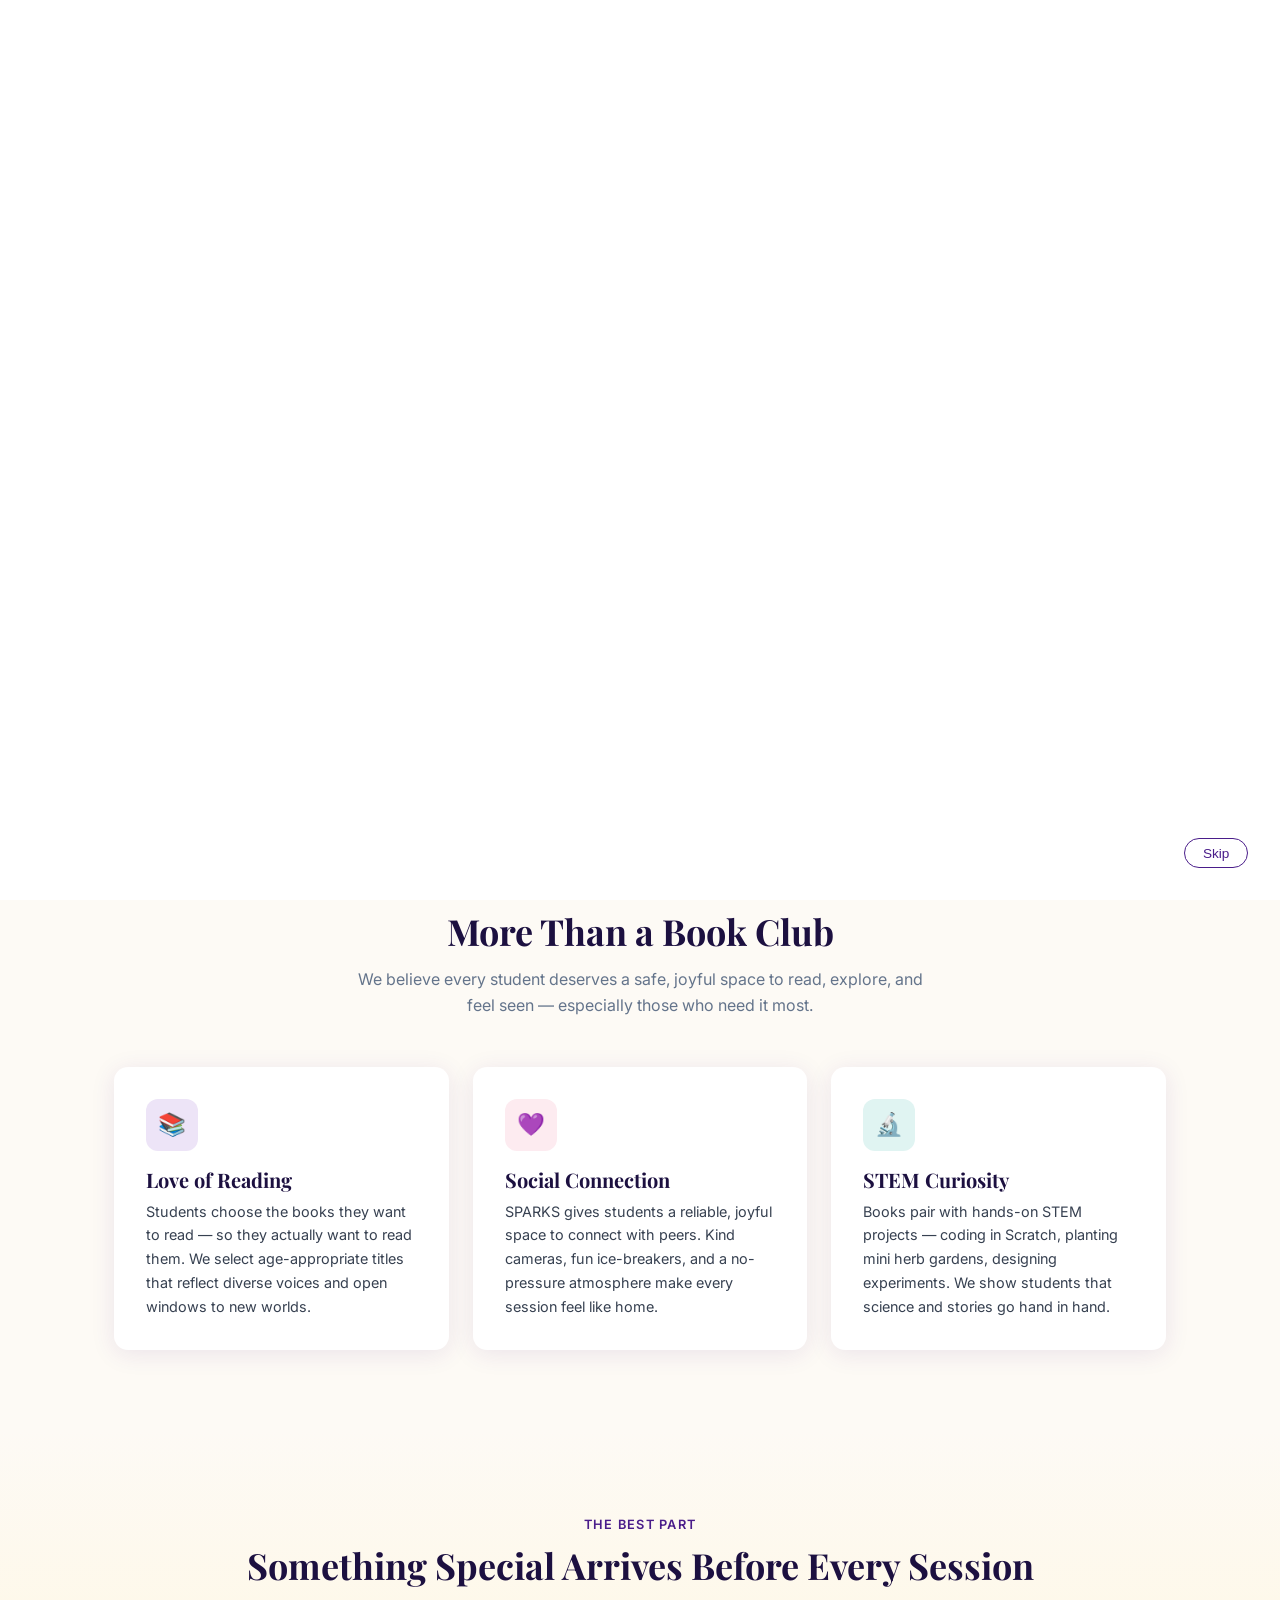
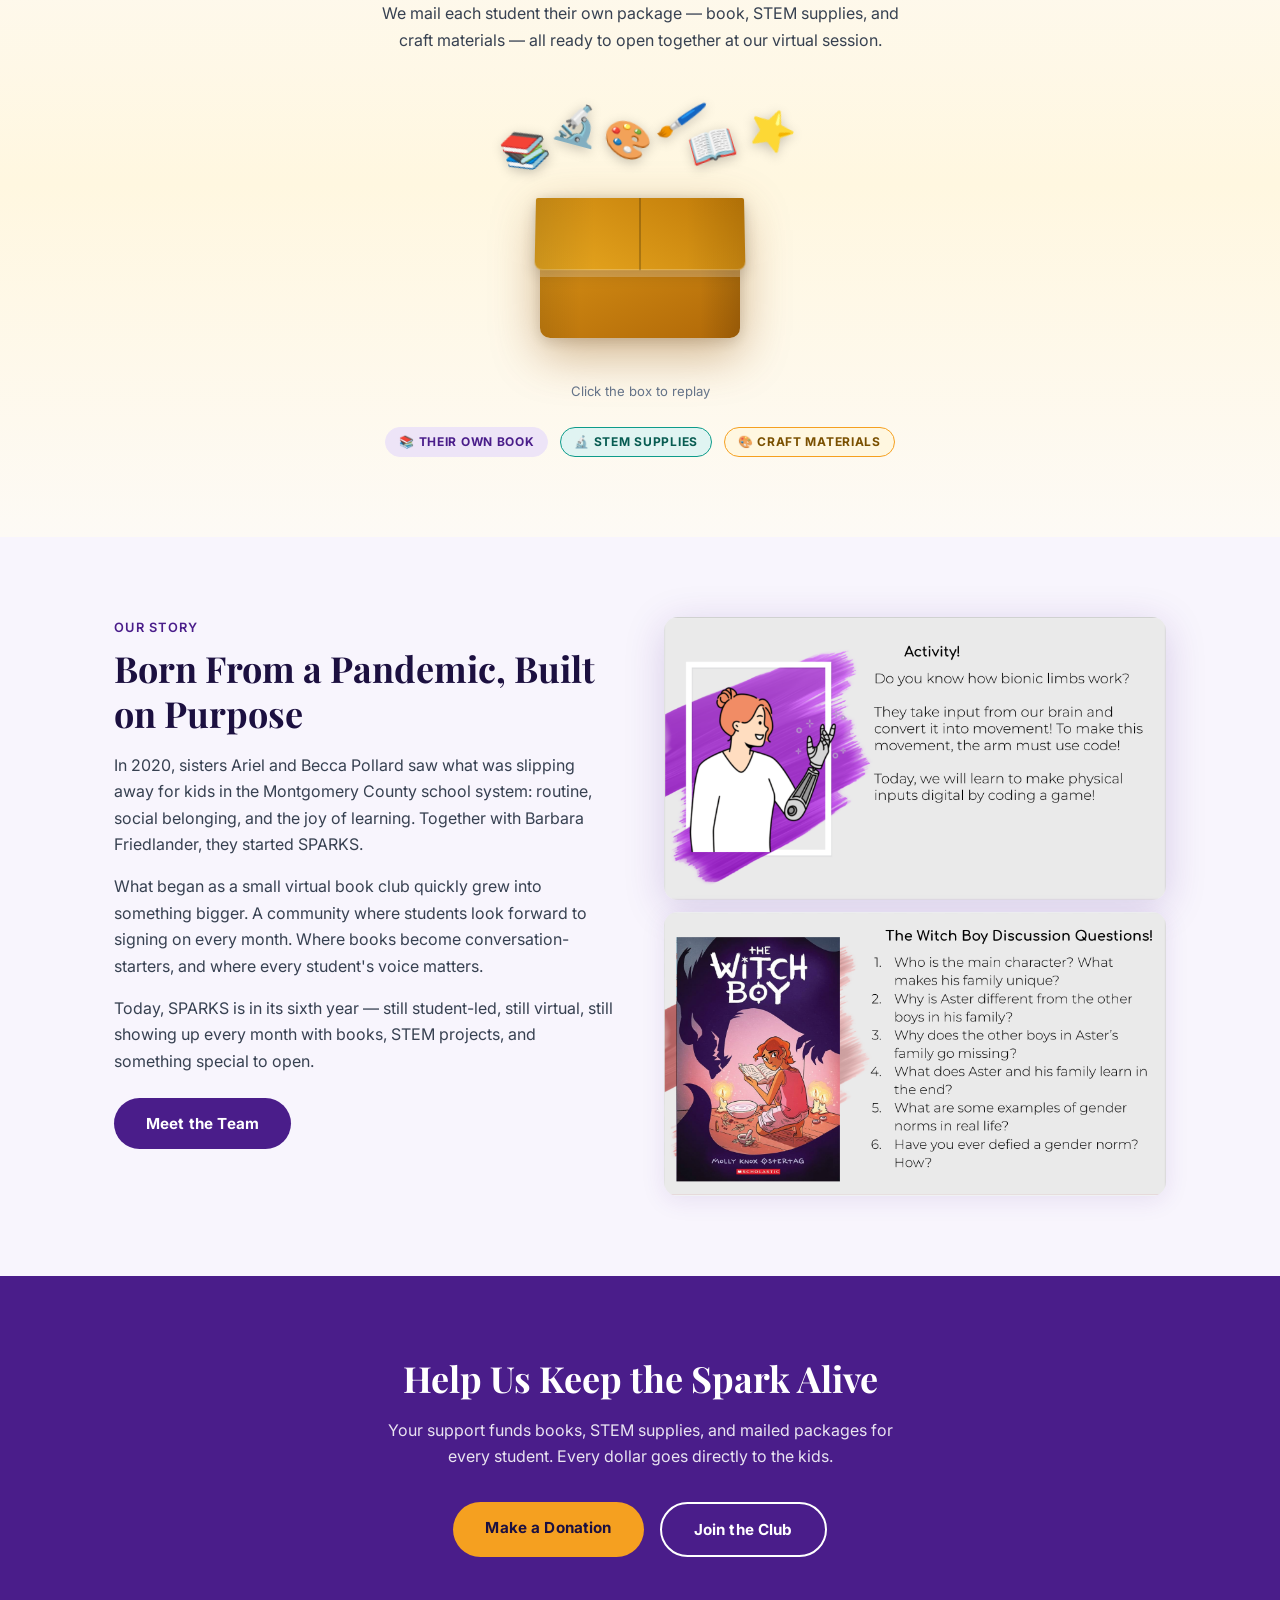
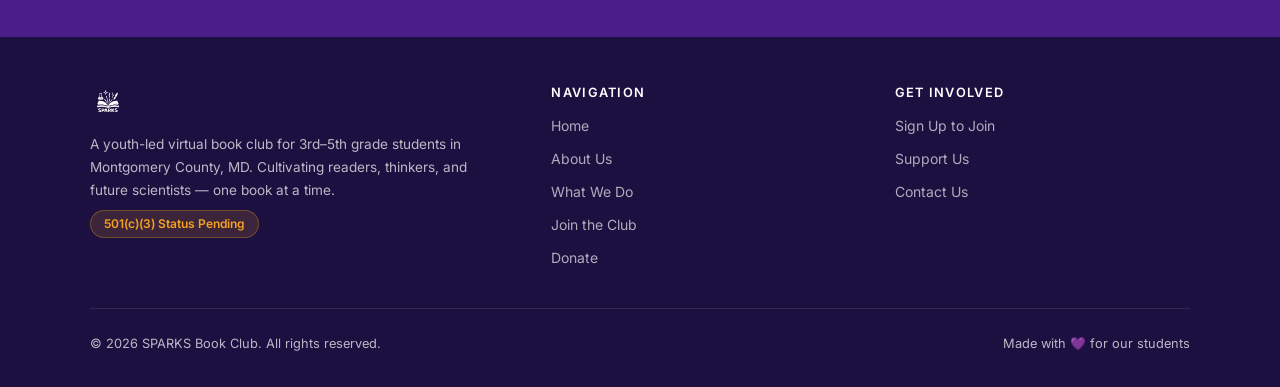
==== SparkLearningBookClub-main 2/index.html @ dcf9a6a2 "Add files via upload" ====
<!DOCTYPE html>
<html lang="en">
<head>
  <meta charset="UTF-8" />
  <meta name="viewport" content="width=device-width, initial-scale=1.0" />
  <title>SPARKS Book Club — Books, STEM &amp; Community</title>
  <link rel="icon" type="image/png" href="images/favicon.png">
  <link rel="stylesheet" href="styles.css" />
</head>
<body>

<!-- ── Splash screen ── -->
<div id="splash">
  <video id="splashVideo" autoplay muted playsinline>
    <source src="images/logo/animated_logo.mp4" type="video/mp4">
  </video>
  <button id="splashSkip" data-text="splash.skip">Skip</button>
</div>

<!-- ── Navigation ── -->
<nav class="nav">
  <div class="nav__inner">
    <a href="index.html" class="nav__logo">
      <img src="images/logo/logo.png" alt="SPARKS Book Club" style="height:90px;width:auto;">
    </a>
    <ul class="nav__links">
      <li><a href="index.html">Home</a></li>
      <li><a href="about.html">About</a></li>
      <li><a href="activities.html">What We Do</a></li>
      <li><a href="join.html">Join</a></li>
      <li><a href="donate.html" class="nav__cta"><span class="btn btn--primary" style="padding:.5rem 1.25rem;font-size:.85rem;" data-text="nav.donate">Donate</span></a></li>
    </ul>
    <button class="nav__toggle" aria-label="Open menu">
      <span></span><span></span><span></span>
    </button>
  </div>
</nav>

<!-- ── Hero ── -->
<section class="hero">
  <span class="hero__sparkles" style="top:12%;left:8%;">✦</span>
  <span class="hero__sparkles" style="top:25%;right:10%;animation-delay:1.5s;">✦</span>
  <span class="hero__sparkles" style="bottom:22%;left:15%;animation-delay:3s;font-size:1.2rem;">✦</span>
  <span class="hero__sparkles" style="top:18%;right:22%;animation-delay:.8s;font-size:1rem;">✦</span>
  <div class="container" style="position:relative;z-index:1;">
    <div style="display:flex;justify-content:center;gap:.6rem;flex-wrap:wrap;margin-bottom:1rem;">
      <span class="badge badge--gold" data-text="home.hero.badge1">Youth-Led ✦</span>
      <span class="badge" style="background:rgba(255,255,255,.18);color:#fff;border:1px solid rgba(255,255,255,.3);" data-text="home.hero.badge2">Montgomery County, MD</span>
    </div>
    <div class="hero__eyebrow" data-text="home.hero.eyebrow">Books · STEM · Community</div>
    <h1><span data-text="home.hero.title1">Igniting a Love of</span><br><span data-text="home.hero.title2">Reading, STEM &amp; Connection</span></h1>
    <p data-text="home.hero.deck">SPARKS Book Club brings together 3rd–5th grade students for joyful reading, hands-on STEM activities, and real community — virtually, every month.</p>
    <div class="hero__buttons">
      <a href="join.html" class="btn btn--gold" data-text="home.hero.cta1">Join the Club</a>
      <a href="about.html" class="btn btn--outline" data-text="home.hero.cta2">Our Story</a>
    </div>
  </div>
</section>

<!-- ── Stats ── -->
<div class="container">
  <div class="stats">
    <div class="stats__item">
      <div class="stats__num" data-text="home.stats.num1">9</div>
      <div class="stats__label" data-text="home.stats.label1">Sessions Per School Year</div>
    </div>
    <div class="stats__item">
      <div class="stats__num" data-text="home.stats.num2">3rd–5th</div>
      <div class="stats__label" data-text="home.stats.label2">Grade Levels</div>
    </div>
    <div class="stats__item">
      <div class="stats__num" data-text="home.stats.num3">2020</div>
      <div class="stats__label" data-text="home.stats.label3">Youth-Led Since</div>
    </div>
  </div>
</div>

<!-- ── Mission ── -->
<section class="section">
  <div class="container">
    <div class="section-header">
      <span class="eyebrow" data-text="home.mission.eyebrow">Our Mission</span>
      <h2 data-text="home.mission.title">More Than a Book Club</h2>
      <p data-text="home.mission.deck">We believe every student deserves a safe, joyful space to read, explore, and feel seen — especially those who need it most.</p>
    </div>

    <div class="cards mt-4">
      <div class="card">
        <div class="card__icon">📚</div>
        <h3 data-text="home.mission.card1.title">Love of Reading</h3>
        <p data-text="home.mission.card1.body">Students choose the books they want to read — so they actually want to read them. We select age-appropriate titles that reflect diverse voices and open windows to new worlds.</p>
      </div>
      <div class="card">
        <div class="card__icon card__icon--coral">💜</div>
        <h3 data-text="home.mission.card2.title">Social Connection</h3>
        <p data-text="home.mission.card2.body">SPARKS gives students a reliable, joyful space to connect with peers. Kind cameras, fun ice-breakers, and a no-pressure atmosphere make every session feel like home.</p>
      </div>
      <div class="card">
        <div class="card__icon card__icon--teal">🔬</div>
        <h3 data-text="home.mission.card3.title">STEM Curiosity</h3>
        <p data-text="home.mission.card3.body">Books pair with hands-on STEM projects — coding in Scratch, planting mini herb gardens, designing experiments. We show students that science and stories go hand in hand.</p>
      </div>
    </div>
  </div>
</section>

<!-- ── Package Animation ── -->
<section class="section pkg-section">
  <div class="container text-center">
    <span class="eyebrow" data-reveal data-text="home.pkg.eyebrow">The Best Part</span>
    <h2 data-reveal data-text="home.pkg.title">Something Special Arrives Before Every Session</h2>
    <p data-reveal style="max-width:520px;margin:.75rem auto 2.5rem;" data-text="home.pkg.deck">We mail each student their own package — book, STEM supplies, and craft materials — all ready to open together at our virtual session.</p>
    <div class="pkg-stage">
      <div class="pkg-wrap" id="pkgWrap" title="Click to replay">
        <div class="pkg-items" aria-hidden="true">
          <span class="pkg-item">📚</span>
          <span class="pkg-item">🔬</span>
          <span class="pkg-item">🎨</span>
          <span class="pkg-item">🖌️</span>
          <span class="pkg-item">📖</span>
          <span class="pkg-item">⭐</span>
        </div>
        <div class="pkg-lid"><div class="pkg-lid__face"></div></div>
        <div class="pkg-body"><div class="pkg-tape"></div></div>
      </div>
    </div>
    <p style="color:var(--gray);font-size:.82rem;margin-top:.5rem;" data-text="home.pkg.replay">Click the box to replay</p>
    <div style="display:flex;gap:.75rem;justify-content:center;flex-wrap:wrap;margin-top:1.5rem;" data-reveal>
      <span class="badge badge--purple" data-text="home.pkg.badge1">📚 Their own book</span>
      <span class="badge badge--teal" data-text="home.pkg.badge2">🔬 STEM supplies</span>
      <span class="badge badge--gold" data-text="home.pkg.badge3">🎨 Craft materials</span>
    </div>
  </div>
</section>

<!-- ── Origin Story ── -->
<section class="section section--shaded">
  <div class="container" style="display:grid;grid-template-columns:1fr 1fr;gap:3rem;align-items:start;">
    <div>
      <span class="eyebrow" style="color:var(--purple);display:block;margin-bottom:.5rem;" data-text="home.story.eyebrow">Our Story</span>
      <h2 data-text="home.story.title">Born From a Pandemic, Built on Purpose</h2>
      <p class="mt-2" data-text="home.story.p1">In 2020, sisters Ariel and Becca Pollard saw what was slipping away for kids in the Montgomery County school system: routine, social belonging, and the joy of learning. Together with Barbara Friedlander, they started SPARKS.</p>
      <p class="mt-2" data-text="home.story.p2">What began as a small virtual book club quickly grew into something bigger. A community where students look forward to signing on every month. Where books become conversation-starters, and where every student's voice matters.</p>
      <p class="mt-2" data-text="home.story.p3">Today, SPARKS is in its sixth year — still student-led, still virtual, still showing up every month with books, STEM projects, and something special to open.</p>
      <a href="about.html" class="btn btn--primary" style="margin-top:1.5rem;" data-text="home.story.cta">Meet the Team</a>
    </div>
    <div style="display:flex;flex-direction:column;gap:.75rem;">
      <img src="images/book-club-activities.png" alt="SPARKS book club activities" style="border-radius:var(--radius);box-shadow:var(--shadow-lg);width:100%;">
      <img src="images/book-club-discussion.png" alt="SPARKS book club discussion" style="border-radius:var(--radius);box-shadow:var(--shadow);width:100%;">
    </div>
  </div>
</section>

<!-- ── CTA ── -->
<section class="section section--purple">
  <div class="container text-center">
    <h2 data-text="home.cta.title">Help Us Keep the Spark Alive</h2>
    <p style="color:rgba(255,255,255,.88);max-width:520px;margin:1rem auto 2rem;" data-text="home.cta.body">Your support funds books, STEM supplies, and mailed packages for every student. Every dollar goes directly to the kids.</p>
    <div style="display:flex;gap:1rem;justify-content:center;flex-wrap:wrap;">
      <a href="donate.html" class="btn btn--gold" data-text="home.cta.donate">Make a Donation</a>
      <a href="join.html" class="btn btn--outline" data-text="home.cta.join">Join the Club</a>
    </div>
  </div>
</section>

<!-- ── Footer ── -->
<footer class="footer">
  <div class="footer__inner">
    <div>
      <a href="index.html" class="footer__brand">
        <img src="images/logo/logo.png" alt="SPARKS Book Club" style="height:36px;width:auto;filter:brightness(0) invert(1);">
      </a>
      <p data-text="footer.tagline">A youth-led virtual book club for 3rd–5th grade students in Montgomery County, MD. Cultivating readers, thinkers, and future scientists — one book at a time.</p>
      <span class="footer__501" data-text="footer.status">501(c)(3) Status Pending</span>
    </div>
    <div>
      <h4>Navigation</h4>
      <ul>
        <li><a href="index.html">Home</a></li>
        <li><a href="about.html">About Us</a></li>
        <li><a href="activities.html">What We Do</a></li>
        <li><a href="join.html">Join the Club</a></li>
        <li><a href="donate.html">Donate</a></li>
      </ul>
    </div>
    <div>
      <h4>Get Involved</h4>
      <ul>
        <li><a href="join.html">Sign Up to Join</a></li>
        <li><a href="donate.html">Support Us</a></li>
        <li><a href="mailto:naomi@pollard.us">Contact Us</a></li>
      </ul>
    </div>
  </div>
  <div class="footer__bottom">
    <span data-text="footer.copyright">© 2026 SPARKS Book Club. All rights reserved.</span>
    <span data-text="footer.madewith">Made with 💜 for our students</span>
  </div>
</footer>

<script src="nav.js"></script>
<script src="animations.js"></script>
<script src="text-editor.js"></script>
</body>
</html>
---- SparkLearningBookClub-main 2/styles.css ----
/* =============================================
   SPARKS Book Club — Global Styles
   ============================================= */

@import url('https://fonts.googleapis.com/css2?family=Playfair+Display:wght@600;700&family=Inter:wght@300;400;500;600&display=swap');

:root {
  --purple:     #4A1D8A;
  --purple-mid: #6B3DB5;
  --purple-lt:  #EDE4F7;
  --gold:       #F5A020;
  --gold-lt:    #FFF7E0;
  --coral:      #E84E6A;
  --coral-lt:   #FDEBF0;
  --teal:       #0D9B8A;
  --teal-lt:    #E0F4F2;
  --green:      #3A9B5C;
  --green-lt:   #E8F5EE;
  --dark:       #1C1040;
  --gray:       #64748B;
  --gray-lt:    #F8F5FD;
  --cream:      #FDFAF5;
  --white:      #FFFFFF;
  --radius:     14px;
  --shadow:     0 4px 24px rgba(74,29,138,0.10);
  --shadow-lg:  0 8px 40px rgba(74,29,138,0.18);
}

*, *::before, *::after { box-sizing: border-box; margin: 0; padding: 0; }

html { scroll-behavior: smooth; }

body {
  font-family: 'Inter', sans-serif;
  color: var(--dark);
  background: var(--cream);
  line-height: 1.65;
}

/* ── Typography ── */
h1, h2, h3, h4 {
  font-family: 'Playfair Display', serif;
  line-height: 1.25;
  color: var(--dark);
}
h1 { font-size: clamp(2rem, 5vw, 3.25rem); }
h2 { font-size: clamp(1.5rem, 3.5vw, 2.25rem); }
h3 { font-size: 1.25rem; }
p  { color: #374151; }

a { color: var(--purple); text-decoration: none; }
a:hover { text-decoration: underline; }

img { max-width: 100%; display: block; }

/* ── Layout helpers ── */
.container {
  max-width: 1100px;
  margin: 0 auto;
  padding: 0 1.5rem;
}
.section {
  padding: 5rem 0;
}
.section--shaded { background: var(--gray-lt); }
.section--purple { background: var(--purple); color: var(--white); }
.section--gold   { background: var(--gold-lt); }
.section--teal   { background: var(--teal-lt); }
.section--green  { background: var(--green-lt); }
.section--coral  { background: var(--coral-lt); }
.section--cream  { background: var(--cream); }

.section--purple h2,
.section--purple > .container > h3,
.section--purple h3 { color: var(--white); }
.section--purple .card h3 { color: var(--dark); }

.text-center { text-align: center; }
.mt-1 { margin-top: .5rem; }
.mt-2 { margin-top: 1rem; }
.mt-3 { margin-top: 1.5rem; }
.mt-4 { margin-top: 2rem; }
.mb-2 { margin-bottom: 1rem; }
.mb-4 { margin-bottom: 2rem; }

/* ── Buttons ── */
.btn {
  display: inline-block;
  padding: .8rem 2rem;
  border-radius: 50px;
  font-weight: 700;
  font-size: .95rem;
  cursor: pointer;
  transition: transform .15s, box-shadow .15s;
  border: none;
  text-decoration: none;
  letter-spacing: .01em;
}
.btn:hover { transform: translateY(-2px); box-shadow: var(--shadow-lg); text-decoration: none; }
.btn--primary   { background: var(--purple); color: var(--white); }
.btn--gold      { background: var(--gold);   color: var(--dark); font-weight: 700; }
.btn--outline   { background: transparent; border: 2px solid var(--white); color: var(--white); }
.btn--coral     { background: var(--coral);  color: var(--white); }
.btn--teal      { background: var(--teal);   color: var(--white); }
.btn--green     { background: var(--green);  color: var(--white); }

/* ── Splash screen ── */
#splash {
  position: fixed;
  inset: 0;
  z-index: 9999;
  background: #fff;
  display: flex;
  align-items: center;
  justify-content: center;
  transition: opacity .7s ease;
}
#splash.fade-out { opacity: 0; pointer-events: none; }
#splashVideo {
  max-width: 480px;
  width: 90%;
  height: auto;
  display: block;
  border: none;
  outline: none;
  opacity: 0;
  transition: opacity .25s ease;
}
#splashSkip {
  position: absolute;
  bottom: 2rem;
  right: 2rem;
  background: none;
  border: 1.5px solid var(--purple);
  color: var(--purple);
  border-radius: 999px;
  padding: .4rem 1.1rem;
  font-size: .85rem;
  cursor: pointer;
  transition: background .2s, color .2s;
}
#splashSkip:hover { background: var(--purple); color: #fff; }

/* ── Navbar ── */
.nav {
  position: sticky;
  top: 0;
  z-index: 100;
  background: var(--white);
  border-bottom: 1px solid rgba(74,29,138,.12);
  box-shadow: 0 2px 12px rgba(74,29,138,.07);
}
.nav__inner {
  display: flex;
  align-items: center;
  justify-content: space-between;
  padding: .6rem 1.5rem;
  max-width: 1100px;
  margin: 0 auto;
}
.nav__logo {
  display: flex;
  align-items: center;
  gap: .6rem;
  font-family: 'Playfair Display', serif;
  font-size: 1.2rem;
  color: var(--purple);
  font-weight: 700;
  text-decoration: none;
}
.nav__logo-spark { font-size: 1.5rem; }
.nav__links {
  display: flex;
  align-items: center;
  gap: 1.8rem;
  list-style: none;
}
.nav__links a {
  font-size: .9rem;
  font-weight: 500;
  color: var(--dark);
  transition: color .15s;
}
.nav__links a:hover { color: var(--purple); text-decoration: none; }
.nav__links a.active { color: var(--purple); font-weight: 600; }
.nav__cta { margin-left: 1rem; }

/* Hamburger (mobile) */
.nav__toggle {
  display: none;
  background: none;
  border: none;
  cursor: pointer;
  flex-direction: column;
  gap: 5px;
  padding: 4px;
}
.nav__toggle span {
  display: block;
  width: 24px;
  height: 2px;
  background: var(--purple);
  border-radius: 2px;
  transition: all .2s;
}

/* ── Hero ── */
.hero {
  background: linear-gradient(135deg, var(--purple) 0%, var(--purple-mid) 60%, #8B4FD0 100%);
  color: var(--white);
  padding: 6rem 1.5rem 5rem;
  text-align: center;
  position: relative;
  overflow: hidden;
}
.hero::before {
  content: '';
  position: absolute;
  inset: 0;
  background: url("data:image/svg+xml,%3Csvg width='60' height='60' viewBox='0 0 60 60' xmlns='http://www.w3.org/2000/svg'%3E%3Cg fill='none' fill-rule='evenodd'%3E%3Cg fill='%23ffffff' fill-opacity='0.05'%3E%3Cpath d='M36 34v-4h-2v4h-4v2h4v4h2v-4h4v-2h-4zm0-30V0h-2v4h-4v2h4v4h2V6h4V4h-4zM6 34v-4H4v4H0v2h4v4h2v-4h4v-2H6zM6 4V0H4v4H0v2h4v4h2V6h4V4H6z'/%3E%3C/g%3E%3C/g%3E%3C/svg%3E");
}
.hero__eyebrow {
  display: inline-block;
  background: rgba(255,255,255,.18);
  border: 1px solid rgba(255,255,255,.35);
  border-radius: 50px;
  padding: .35rem 1.1rem;
  font-size: .8rem;
  font-weight: 600;
  letter-spacing: .1em;
  text-transform: uppercase;
  margin-bottom: 1.25rem;
}
.hero h1 { margin-bottom: 1.25rem; color: var(--white); }
.hero p  { font-size: 1.1rem; max-width: 600px; margin: 0 auto 2rem; color: rgba(255,255,255,.92); }
.hero__buttons { display: flex; gap: 1rem; justify-content: center; flex-wrap: wrap; }
.hero__sparkles {
  position: absolute;
  font-size: 2rem;
  opacity: .35;
  pointer-events: none;
  animation: float 6s ease-in-out infinite;
}
@keyframes float {
  0%,100% { transform: translateY(0) rotate(0deg); }
  50%      { transform: translateY(-14px) rotate(8deg); }
}
@keyframes bounce {
  0%,100% { transform: translateY(0); }
  40%     { transform: translateY(-10px); }
  60%     { transform: translateY(-5px); }
}
@keyframes pulse {
  0%,100% { box-shadow: 0 0 0 0 rgba(245,160,32,.4); }
  50%     { box-shadow: 0 0 0 10px rgba(245,160,32,0); }
}

/* ── Stat bar ── */
.stats {
  background: var(--white);
  box-shadow: var(--shadow);
  border-radius: var(--radius);
  display: grid;
  grid-template-columns: repeat(3, 1fr);
  gap: 0;
  margin: -2rem auto 0;
  max-width: 860px;
  position: relative;
  z-index: 2;
}
.stats__item {
  padding: 1.75rem 1rem;
  text-align: center;
  border-right: 1px solid #EDE4F7;
  opacity: 0;
  transform: translateY(16px) scale(0.94);
  transition: opacity .5s ease, transform .5s cubic-bezier(.175,.885,.32,1.275);
}
.stats__item.stats--popped {
  opacity: 1;
  transform: translateY(0) scale(1);
}
.stats__item:last-child { border-right: none; }
.stats__num {
  font-family: 'Playfair Display', serif;
  font-size: 2.2rem;
  color: var(--purple);
  line-height: 1;
  margin-bottom: .3rem;
}
.stats__label {
  font-size: .82rem;
  text-transform: uppercase;
  letter-spacing: .06em;
  color: var(--gray);
  font-weight: 500;
}

/* ── Cards ── */
.cards {
  display: grid;
  gap: 1.5rem;
  grid-template-columns: repeat(auto-fit, minmax(260px, 1fr));
}
.card {
  background: var(--white);
  border-radius: var(--radius);
  padding: 2rem;
  box-shadow: var(--shadow);
  transition: transform .2s, box-shadow .2s;
}
.card:hover { transform: translateY(-4px); box-shadow: var(--shadow-lg); }
.card__icon {
  width: 52px;
  height: 52px;
  border-radius: 12px;
  background: var(--purple-lt);
  display: flex;
  align-items: center;
  justify-content: center;
  font-size: 1.4rem;
  margin-bottom: 1rem;
}
.card__icon--gold  { background: var(--gold-lt); }
.card__icon--coral { background: var(--coral-lt); }
.card__icon--teal  { background: var(--teal-lt); }
.card__icon--green { background: var(--green-lt); }
.card h3 { margin-bottom: .5rem; }
.card p  { font-size: .9rem; }

/* ── Activity Cards (horizontal, real examples) ── */
.activity-cards { display: grid; gap: 1.25rem; }
.activity-card {
  background: var(--white);
  border-radius: var(--radius);
  box-shadow: var(--shadow);
  display: grid;
  grid-template-columns: auto 1fr;
  gap: 1.5rem;
  padding: 1.75rem 2rem;
  border-left: 5px solid var(--purple);
  transition: transform .2s, box-shadow .2s;
  align-items: start;
}
.activity-card:hover { transform: translateY(-3px); box-shadow: var(--shadow-lg); }
.activity-card--gold  { border-left-color: var(--gold); }
.activity-card--teal  { border-left-color: var(--teal); }
.activity-card--green { border-left-color: var(--green); }
.activity-card--coral { border-left-color: var(--coral); }
.activity-card__icon {
  font-size: 2.2rem;
  line-height: 1;
  padding-top: .15rem;
}
.activity-card__content h3 { margin-bottom: .35rem; font-size: 1.1rem; }
.activity-card__content p  { font-size: .9rem; color: var(--gray); margin-bottom: .5rem; }
.activity-card__tag {
  display: inline-block;
  font-size: .72rem;
  font-weight: 600;
  letter-spacing: .07em;
  text-transform: uppercase;
  padding: .2rem .7rem;
  border-radius: 50px;
  background: var(--purple-lt);
  color: var(--purple);
}
.activity-card--gold  .activity-card__tag { background: var(--gold-lt);  color: #7A5000; }
.activity-card--teal  .activity-card__tag { background: var(--teal-lt);  color: #075C52; }
.activity-card--green .activity-card__tag { background: var(--green-lt); color: #1F5C35; }
.activity-card--coral .activity-card__tag { background: var(--coral-lt); color: #8C1A33; }

/* ── Team Cards ── */
.team-cards {
  display: grid;
  gap: 1.25rem;
  grid-template-columns: repeat(auto-fit, minmax(240px, 1fr));
}
.team-card {
  background: var(--white);
  border-radius: var(--radius);
  padding: 1.75rem;
  box-shadow: var(--shadow);
  text-align: center;
  transition: transform .2s, box-shadow .2s;
}
.team-card:hover { transform: translateY(-3px); box-shadow: var(--shadow-lg); }
.team-card__avatar {
  width: 64px;
  height: 64px;
  border-radius: 50%;
  background: var(--purple-lt);
  display: flex;
  align-items: center;
  justify-content: center;
  font-size: 1.8rem;
  margin: 0 auto 1rem;
}
.team-card__avatar--gold  { background: var(--gold-lt); }
.team-card__avatar--teal  { background: var(--teal-lt); }
.team-card__avatar--green { background: var(--green-lt); }
.team-card h3 { font-size: 1.05rem; margin-bottom: .25rem; }
.team-card__role {
  font-size: .8rem;
  font-weight: 600;
  color: var(--purple);
  text-transform: uppercase;
  letter-spacing: .07em;
  margin-bottom: .5rem;
  display: block;
}
.team-card p { font-size: .85rem; color: var(--gray); }

/* ── Highlight Box ("Open your packages!") ── */
.highlight-box {
  background: linear-gradient(135deg, var(--gold-lt) 0%, #FFF0C4 100%);
  border: 2px solid var(--gold);
  border-radius: var(--radius);
  padding: 2rem 2.5rem;
  display: flex;
  gap: 1.5rem;
  align-items: center;
  box-shadow: 0 4px 20px rgba(245,160,32,.2);
}
.highlight-box__icon {
  font-size: 3rem;
  flex-shrink: 0;
  animation: bounce 2.5s ease-in-out infinite;
  line-height: 1;
}
.highlight-box h3 { color: var(--dark); margin-bottom: .4rem; font-size: 1.3rem; }
.highlight-box p  { color: #5A4000; font-size: .95rem; }
.highlight-box--teal {
  background: linear-gradient(135deg, var(--teal-lt) 0%, #C8EDE9 100%);
  border-color: var(--teal);
  box-shadow: 0 4px 20px rgba(13,155,138,.15);
}
.highlight-box--teal p { color: #074F47; }

/* ── Book Chips ── */
.book-chips {
  display: flex;
  flex-wrap: wrap;
  gap: .6rem;
  justify-content: center;
  margin-top: 1.5rem;
}
.book-chip {
  display: inline-flex;
  align-items: center;
  gap: .4rem;
  background: var(--white);
  border: 1.5px solid var(--purple-lt);
  border-radius: 50px;
  padding: .4rem 1rem;
  font-size: .83rem;
  font-weight: 500;
  color: var(--dark);
  box-shadow: 0 2px 8px rgba(74,29,138,.07);
  transition: border-color .15s, transform .15s;
}
.book-chip:hover { border-color: var(--purple); transform: translateY(-1px); }
.book-chip__dot {
  width: 8px;
  height: 8px;
  border-radius: 50%;
  background: var(--purple);
  flex-shrink: 0;
}

/* ── Badge ── */
.badge {
  display: inline-block;
  padding: .25rem .8rem;
  border-radius: 50px;
  font-size: .75rem;
  font-weight: 700;
  letter-spacing: .06em;
  text-transform: uppercase;
  vertical-align: middle;
}
.badge--gold   { background: var(--gold-lt);  color: #7A5000; border: 1px solid var(--gold); }
.badge--teal   { background: var(--teal-lt);  color: #075C52; border: 1px solid var(--teal); }
.badge--purple { background: var(--purple-lt); color: var(--purple); border: 1px solid var(--purple-lt); }
.badge--coral  { background: var(--coral-lt); color: #8C1A33; border: 1px solid var(--coral); }
.badge--green  { background: var(--green-lt); color: #1F5C35; border: 1px solid var(--green); }

/* ── Section header ── */
.section-header { text-align: center; margin-bottom: 3rem; }
.section-header .eyebrow,
.eyebrow {
  display: inline-block;
  color: var(--purple);
  font-size: .8rem;
  font-weight: 600;
  letter-spacing: .1em;
  text-transform: uppercase;
  margin-bottom: .5rem;
}
.section-header h2 { margin-bottom: .75rem; }
.section-header p  { max-width: 580px; margin: 0 auto; color: var(--gray); }

/* ── Quote / callout ── */
.callout {
  background: var(--purple-lt);
  border-left: 4px solid var(--purple);
  border-radius: 0 var(--radius) var(--radius) 0;
  padding: 1.5rem 2rem;
  margin: 2rem 0;
}
.callout p {
  font-family: 'Playfair Display', serif;
  font-size: 1.15rem;
  color: var(--purple);
  font-style: italic;
}
.callout--teal {
  background: var(--teal-lt);
  border-left-color: var(--teal);
}
.callout--teal p { color: #075C52; }

/* ── Youth-led banner ── */
.youth-banner {
  background: linear-gradient(135deg, var(--purple-lt), var(--teal-lt));
  border: 1.5px solid var(--purple-lt);
  border-radius: var(--radius);
  padding: 1.5rem 2rem;
  display: flex;
  gap: 1rem;
  align-items: center;
}
.youth-banner__icon { font-size: 2rem; flex-shrink: 0; }
.youth-banner h3 { margin-bottom: .3rem; font-size: 1.1rem; }
.youth-banner p  { font-size: .9rem; color: var(--gray); }

/* ── Carousel ── */
.carousel {
  position: relative;
  border-radius: var(--radius);
  overflow: hidden;
  box-shadow: var(--shadow-lg);
  background: var(--dark);
  user-select: none;
  max-width: 720px;
  margin-left: auto;
  margin-right: auto;
}
.carousel__track {
  display: flex;
  transition: transform .45s cubic-bezier(.4,0,.2,1);
}
.carousel__slide {
  min-width: 100%;
  aspect-ratio: 16/9;
  display: flex;
  align-items: center;
  justify-content: center;
}
.carousel__slide img {
  width: 100%;
  height: 100%;
  object-fit: contain;
  background: var(--dark);
}
.carousel__btn {
  position: absolute;
  top: 50%;
  transform: translateY(-50%);
  background: rgba(255,255,255,.88);
  border: none;
  border-radius: 50%;
  width: 44px;
  height: 44px;
  font-size: 1.6rem;
  line-height: 1;
  color: var(--dark);
  cursor: pointer;
  box-shadow: 0 2px 12px rgba(0,0,0,.2);
  transition: background .2s, transform .2s;
  display: flex;
  align-items: center;
  justify-content: center;
  z-index: 2;
}
.carousel__btn:hover { background: var(--white); transform: translateY(-50%) scale(1.08); }
.carousel__btn--prev { left: .75rem; }
.carousel__btn--next { right: .75rem; }
.carousel__dots {
  position: absolute;
  bottom: .75rem;
  left: 50%;
  transform: translateX(-50%);
  display: flex;
  gap: .4rem;
  z-index: 2;
}
.carousel__dot {
  width: 8px;
  height: 8px;
  border-radius: 50%;
  background: rgba(255,255,255,.45);
  border: none;
  cursor: pointer;
  padding: 0;
  transition: background .2s, transform .2s;
}
.carousel__dot.active {
  background: var(--white);
  transform: scale(1.25);
}

/* ── Donate page ── */
.donate-tiers {
  display: grid;
  gap: 1.5rem;
  grid-template-columns: repeat(auto-fit, minmax(220px, 1fr));
}
.tier {
  border: 2px solid var(--purple-lt);
  border-radius: var(--radius);
  padding: 2rem 1.5rem;
  text-align: center;
  transition: border-color .2s, transform .2s;
  background: var(--white);
}
.tier:hover  { border-color: var(--purple); transform: translateY(-4px); }
.tier--featured {
  border-color: var(--purple);
  background: var(--purple-lt);
  position: relative;
}
.tier__badge {
  position: absolute;
  top: -12px;
  left: 50%;
  transform: translateX(-50%);
  background: var(--purple);
  color: var(--white);
  font-size: .7rem;
  font-weight: 700;
  letter-spacing: .08em;
  text-transform: uppercase;
  padding: .25rem .75rem;
  border-radius: 50px;
  white-space: nowrap;
}
.tier__amount {
  font-family: 'Playfair Display', serif;
  font-size: 2.2rem;
  color: var(--purple);
  margin-bottom: .25rem;
}
.tier__label { font-weight: 700; margin-bottom: .5rem; font-size: 1rem; }
.tier p { font-size: .85rem; color: var(--gray); margin-bottom: 1.25rem; }
.tier .btn--primary { animation: pulse 2.5s ease-in-out infinite; }
.btn--disabled {
  background: #ccc;
  color: #888;
  cursor: not-allowed;
  pointer-events: none;
  border-color: #ccc;
}
.tier--featured .btn--disabled { animation: none; }
.donate-coming-soon {
  background: var(--gold);
  color: var(--dark);
  border-radius: var(--radius);
  padding: 1.25rem 2rem;
  text-align: center;
  font-weight: 600;
  font-size: 1.05rem;
  max-width: 640px;
  margin: 0 auto 2.5rem;
}
.donate-coming-soon span { font-weight: 400; font-size: .9rem; display: block; margin-top: .35rem; }

/* ── Join form area ── */
.join-box {
  background: var(--white);
  border-radius: var(--radius);
  box-shadow: var(--shadow-lg);
  overflow: hidden;
  max-width: 720px;
  margin: 0 auto;
}
.join-box__header {
  background: linear-gradient(135deg, var(--purple), var(--purple-mid));
  color: var(--white);
  padding: 2.5rem 2rem;
  text-align: center;
}
.join-box__header h2 { margin-bottom: .5rem; color: var(--white); }
.join-box__body {
  padding: 2.5rem 2rem;
  text-align: center;
}
.join-box__body p { margin-bottom: 1.5rem; }

/* ── FAQ items ── */
.faq-list { display: grid; gap: 1rem; }
.faq-item {
  background: var(--white);
  border-radius: var(--radius);
  padding: 1.5rem 1.75rem;
  box-shadow: var(--shadow);
  border-left: 4px solid var(--purple-lt);
  transition: border-color .2s;
}
.faq-item:hover { border-left-color: var(--purple); }
.faq-item h3 { font-size: 1rem; margin-bottom: .4rem; font-family: 'Inter', sans-serif; font-weight: 600; }
.faq-item p  { font-size: .9rem; color: var(--gray); }

/* ── Ice-breaker strip ── */
.icebreaker-strip {
  background: linear-gradient(135deg, var(--coral-lt), var(--gold-lt));
  border-radius: var(--radius);
  padding: 2rem 2.5rem;
  text-align: center;
}
.icebreaker-strip h3 { margin-bottom: 1rem; }
.icebreaker-questions {
  display: flex;
  flex-wrap: wrap;
  gap: .75rem;
  justify-content: center;
}
.icebreaker-q {
  background: var(--white);
  border-radius: 50px;
  padding: .5rem 1.25rem;
  font-size: .88rem;
  font-weight: 500;
  color: var(--dark);
  box-shadow: 0 2px 8px rgba(0,0,0,.07);
}

/* ── Footer ── */
.footer {
  background: var(--dark);
  color: rgba(255,255,255,.7);
  padding: 3rem 1.5rem 2rem;
}
.footer__inner {
  max-width: 1100px;
  margin: 0 auto;
  display: grid;
  grid-template-columns: 1.4fr 1fr 1fr;
  gap: 3rem;
}
.footer__brand {
  display: flex;
  align-items: center;
  gap: .5rem;
  font-family: 'Playfair Display', serif;
  font-size: 1.1rem;
  color: var(--white);
  margin-bottom: .75rem;
  text-decoration: none;
}
.footer p { font-size: .85rem; line-height: 1.7; color: rgba(255,255,255,.7); }
.footer h4 {
  color: var(--white);
  font-family: 'Inter', sans-serif;
  font-size: .8rem;
  font-weight: 600;
  letter-spacing: .1em;
  text-transform: uppercase;
  margin-bottom: .75rem;
}
.footer ul { list-style: none; }
.footer ul li { margin-bottom: .4rem; }
.footer ul li a {
  color: rgba(255,255,255,.65);
  font-size: .875rem;
  transition: color .15s;
}
.footer ul li a:hover { color: var(--white); text-decoration: none; }
.footer__bottom {
  max-width: 1100px;
  margin: 2rem auto 0;
  padding-top: 1.5rem;
  border-top: 1px solid rgba(255,255,255,.1);
  display: flex;
  justify-content: space-between;
  align-items: center;
  flex-wrap: wrap;
  gap: .5rem;
  font-size: .8rem;
}
.footer__501 {
  display: inline-block;
  background: rgba(245,160,32,.15);
  border: 1px solid rgba(245,160,32,.3);
  color: var(--gold);
  border-radius: 50px;
  padding: .2rem .8rem;
  font-size: .75rem;
  font-weight: 600;
  margin-top: .5rem;
}

/* ── Package Opening Animation ── */
.pkg-section {
  background: linear-gradient(180deg, var(--cream) 0%, var(--gold-lt) 50%, var(--cream) 100%);
}
.pkg-stage {
  display: flex;
  justify-content: center;
  align-items: center;
  height: 280px;
  perspective: 900px;
  perspective-origin: 50% 30%;
  margin: 0 auto;
  overflow: visible;
}
.pkg-wrap {
  position: relative;
  width: 200px;
  height: 215px;
  flex-shrink: 0;
  transform-style: preserve-3d;
  animation: pkgWiggle 4s ease-in-out 1.5s infinite;
  cursor: pointer;
}
.pkg-wrap.open { animation: none; }
@keyframes pkgWiggle {
  0%, 78%, 100% { transform: rotate(0deg) scale(1); }
  81%  { transform: rotate(-4deg) scale(1.02); }
  84%  { transform: rotate( 4deg) scale(1.02); }
  87%  { transform: rotate(-2deg) scale(1.01); }
  90%  { transform: rotate( 2deg) scale(1.01); }
  93%  { transform: rotate(-1deg) scale(1); }
}
/* Lid open keyframe — smooth arc, ease-out so it swings and settles */
@keyframes lidFlipOpen {
  0%   { transform: rotateX(0deg); }
  100% { transform: rotateX(-170deg); }
}

/* Lid — looks like two cardboard flaps meeting in the middle */
.pkg-lid {
  position: absolute;
  top: 0; left: -4px;
  width: 208px;
  height: 72px;
  transform-origin: center bottom;
  z-index: 3;
}
/* Snap closed quickly when replaying */
.pkg-wrap:not(.open) .pkg-lid {
  transition: transform 0.25s ease-in;
}
.pkg-lid__face {
  width: 100%; height: 100%;
  background: linear-gradient(150deg, #E8A820 0%, #C07A08 100%);
  border-radius: 8px 8px 2px 2px;
  box-shadow: 0 -4px 16px rgba(0,0,0,.14), inset 0 1px 0 rgba(255,255,255,.28);
  position: relative;
  overflow: hidden;
}
/* Left and right flap shading */
.pkg-lid__face::before {
  content: '';
  position: absolute;
  inset: 0;
  background:
    linear-gradient(to right, rgba(0,0,0,.12) 0%, transparent 28%),
    linear-gradient(to left,  rgba(0,0,0,.09) 0%, transparent 28%);
}
/* Center fold crease — the line where the two flaps meet */
.pkg-lid__face::after {
  content: '';
  position: absolute;
  top: 0; bottom: 0;
  left: 50%;
  width: 2px;
  background: rgba(0,0,0,.22);
  transform: translateX(-50%);
}
.pkg-wrap.open .pkg-lid {
  animation: lidFlipOpen 1.5s ease-out forwards;
}
/* Box body */
.pkg-body {
  position: absolute;
  top: 72px; left: 0;
  width: 200px; height: 140px;
  background: linear-gradient(155deg, #E09A18 0%, #B06808 100%);
  border-radius: 0 0 10px 10px;
  box-shadow: 0 16px 48px rgba(140,75,0,.4), 0 4px 14px rgba(0,0,0,.14);
  overflow: hidden;
}
/* Side shading for 3D depth illusion */
.pkg-body::before {
  content: '';
  position: absolute;
  inset: 0;
  background: linear-gradient(to right, rgba(0,0,0,.1) 0%, transparent 20%, transparent 80%, rgba(0,0,0,.15) 100%);
}
/* Horizontal tape strip */
.pkg-tape {
  position: absolute;
  top: 50%; left: 0; right: 0;
  height: 18px;
  background: rgba(255,255,255,.24);
  transform: translateY(-50%);
}
/* Items — stay close to the box mouth */
.pkg-items {
  position: absolute;
  top: 62px; left: 50%;
  z-index: 5;
  pointer-events: none;
}
.pkg-item {
  position: absolute;
  transform: translateX(-50%);
  opacity: 0;
  font-size: 2.4rem;
  filter: drop-shadow(0 3px 6px rgba(0,0,0,.22));
  transition: none;
}
/* Items fan out — well spaced but naturally scattered */
.pkg-wrap.open .pkg-item:nth-child(1) {
  transform: translateX(calc(-50% - 115px)) translateY(-70px) rotate(-20deg);
  opacity: 1; font-size: 2.4rem;
  transition: opacity .1s 1.15s, transform .55s cubic-bezier(.175,.885,.32,1.275) 1.15s;
}
.pkg-wrap.open .pkg-item:nth-child(2) {
  transform: translateX(calc(-50% - 62px)) translateY(-96px) rotate(15deg);
  opacity: 1; font-size: 2.4rem;
  transition: opacity .1s 1.25s, transform .55s cubic-bezier(.175,.885,.32,1.275) 1.25s;
}
.pkg-wrap.open .pkg-item:nth-child(3) {
  transform: translateX(calc(-50% - 12px)) translateY(-80px) rotate(-8deg);
  opacity: 1; font-size: 2.4rem;
  transition: opacity .1s 1.35s, transform .55s cubic-bezier(.175,.885,.32,1.275) 1.35s;
}
.pkg-wrap.open .pkg-item:nth-child(4) {
  transform: translateX(calc(-50% + 42px)) translateY(-100px) rotate(10deg);
  opacity: 1; font-size: 2.4rem;
  transition: opacity .1s 1.45s, transform .55s cubic-bezier(.175,.885,.32,1.275) 1.45s;
}
.pkg-wrap.open .pkg-item:nth-child(5) {
  transform: translateX(calc(-50% + 72px)) translateY(-74px) rotate(-16deg);
  opacity: 1; font-size: 2.4rem;
  transition: opacity .1s 1.1s, transform .55s cubic-bezier(.175,.885,.32,1.275) 1.1s;
}
.pkg-wrap.open .pkg-item:nth-child(6) {
  transform: translateX(calc(-50% + 132px)) translateY(-90px) rotate(22deg);
  opacity: 1; font-size: 2.4rem;
  transition: opacity .1s 1.3s, transform .55s cubic-bezier(.175,.885,.32,1.275) 1.3s;
}

/* ── Scroll Reveal ── */
[data-reveal] {
  opacity: 0;
  transform: translateY(26px);
  transition: opacity 0.55s ease, transform 0.55s ease;
}
[data-reveal].is-visible {
  opacity: 1;
  transform: translateY(0);
}

/* ── Responsive ── */
@media (max-width: 768px) {
  .nav__links { display: none; flex-direction: column; position: absolute; top: 64px; left: 0; right: 0; background: var(--white); padding: 1rem 1.5rem 1.5rem; box-shadow: var(--shadow); gap: 1rem; }
  .nav__links.open { display: flex; }
  .nav__toggle { display: flex; }
  .stats { grid-template-columns: 1fr; }
  .stats__item { border-right: none; border-bottom: 1px solid #EDE4F7; }
  .stats__item:last-child { border-bottom: none; }
  .footer__inner { grid-template-columns: 1fr; gap: 2rem; }
  .hero { padding: 4rem 1.5rem 4rem; }
  .activity-card { grid-template-columns: 1fr; gap: .75rem; }
  .activity-card__icon { font-size: 1.8rem; }
  .highlight-box { flex-direction: column; text-align: center; padding: 1.75rem; }
  .youth-banner { flex-direction: column; text-align: center; }
}

/* ===== Inline text editor (site owner only, via ?edit=1) ===== */
.spark-text-editable {
  cursor: text;
  transition: outline-color 0.1s, background-color 0.1s;
  outline: 1px dashed transparent;
  outline-offset: 4px;
  border-radius: 3px;
}
.spark-text-editable:hover {
  outline-color: var(--purple);
  background-color: rgba(91, 45, 142, 0.07);
}
.spark-text-editable:focus {
  outline: 2px solid var(--purple);
  outline-offset: 4px;
  background-color: rgba(91, 45, 142, 0.09);
}
#spark-edit-toggle {
  position: fixed;
  bottom: 22px;
  right: 22px;
  z-index: 9999;
  background: var(--purple);
  color: #fff;
  border: none;
  padding: 12px 20px;
  font-family: inherit;
  font-weight: 700;
  font-size: .9rem;
  border-radius: 999px;
  cursor: pointer;
  box-shadow: 0 4px 14px rgba(0,0,0,0.2);
}
#spark-edit-toggle:hover { filter: brightness(1.1); }

/* ===== FAQ collapsible (uses native <details>/<summary>) ===== */
.faq-item {
  background: #fff;
  border: 1px solid #e8e3f1;
  border-radius: var(--radius);
  padding: 0;
  margin-bottom: .75rem;
  box-shadow: var(--shadow);
  overflow: hidden;
  transition: box-shadow .15s;
}
.faq-item[open] { box-shadow: var(--shadow-lg); }
.faq-item > summary {
  list-style: none;
  cursor: pointer;
  padding: 1.1rem 1.4rem;
  font-family: var(--font-display, 'Playfair Display', Georgia, serif);
  font-size: 1.1rem;
  font-weight: 600;
  color: var(--dark);
  position: relative;
  padding-right: 3rem;
  transition: background .15s;
}
.faq-item > summary::-webkit-details-marker { display: none; }
.faq-item > summary:hover { background: var(--purple-lt); color: var(--purple); }
.faq-item > summary::after {
  content: '+';
  position: absolute;
  right: 1.4rem;
  top: 50%;
  transform: translateY(-50%);
  font-size: 1.6rem;
  font-weight: 400;
  color: var(--purple);
  line-height: 1;
  transition: transform .2s;
}
.faq-item[open] > summary::after {
  content: '−';
  transform: translateY(-50%) rotate(0deg);
}
.faq-item > p {
  padding: 0 1.4rem 1.2rem;
  margin: 0;
  color: var(--gray);
  line-height: 1.6;
}
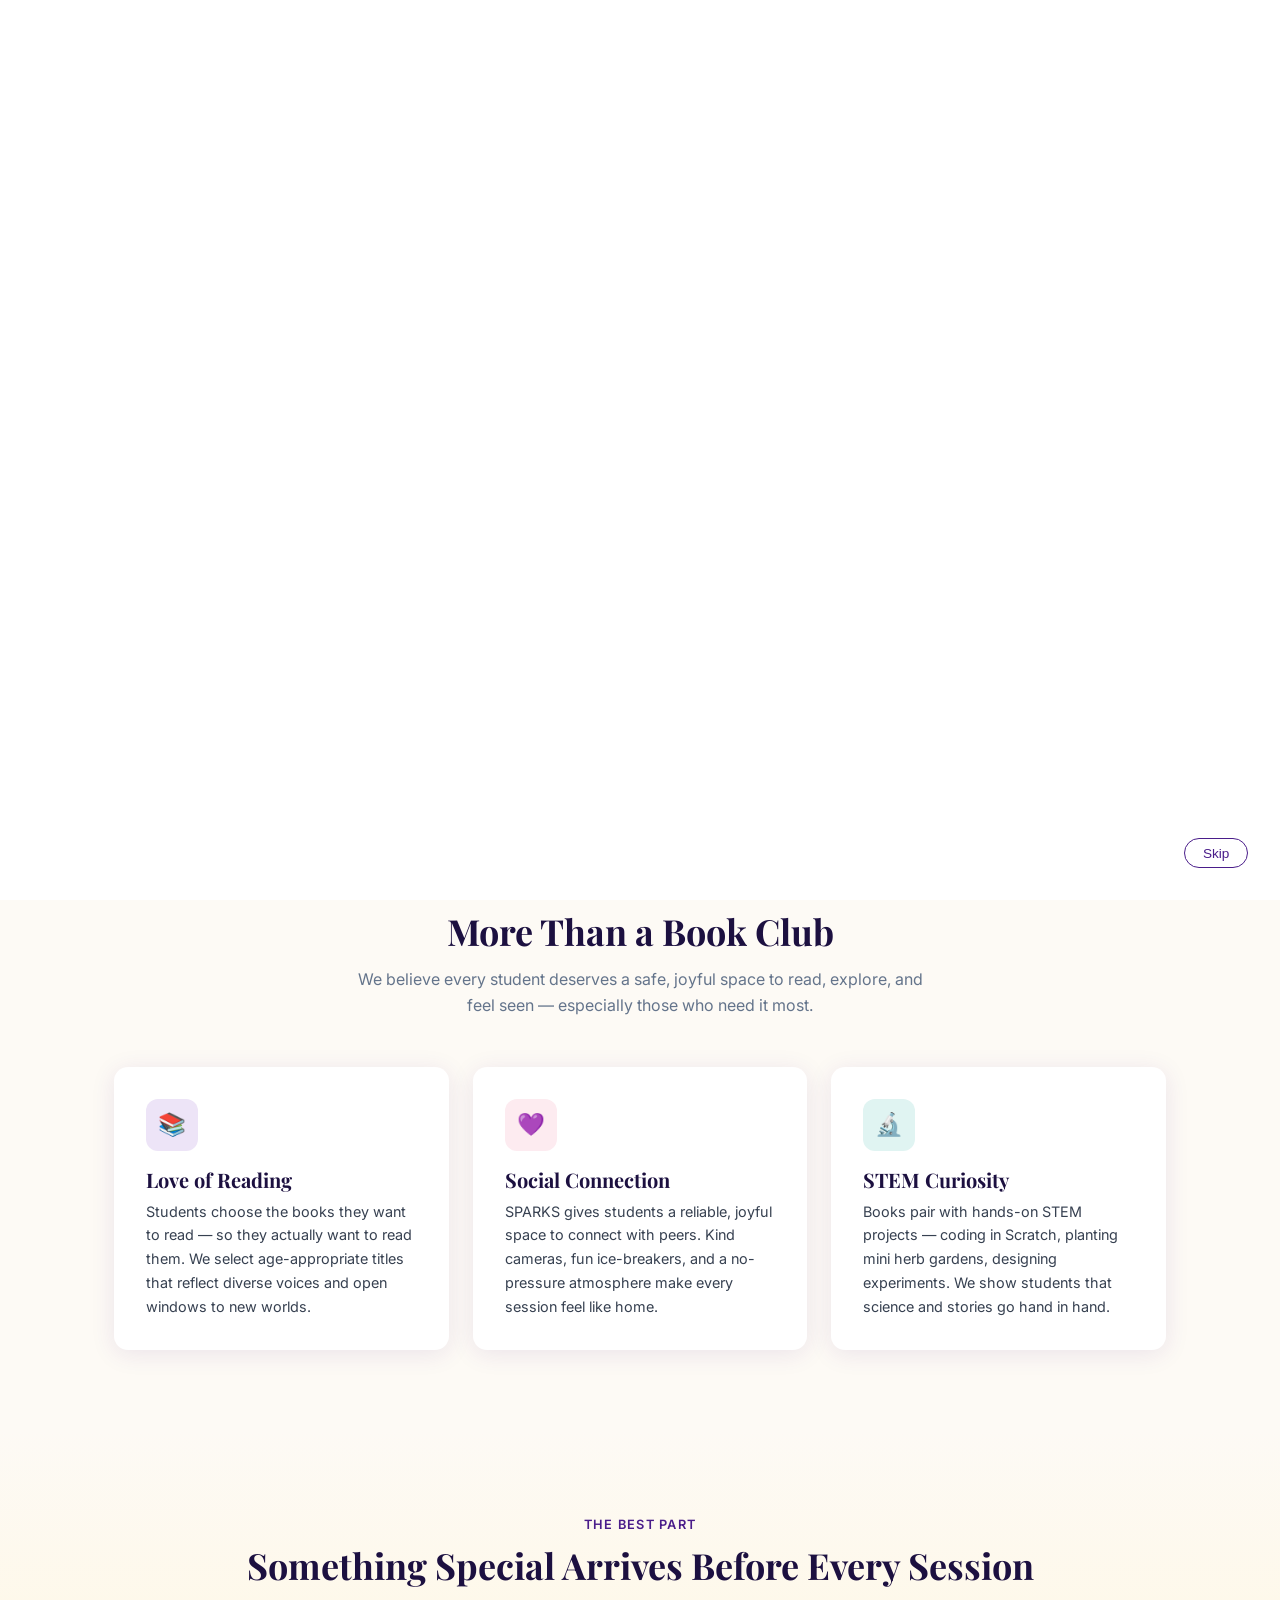
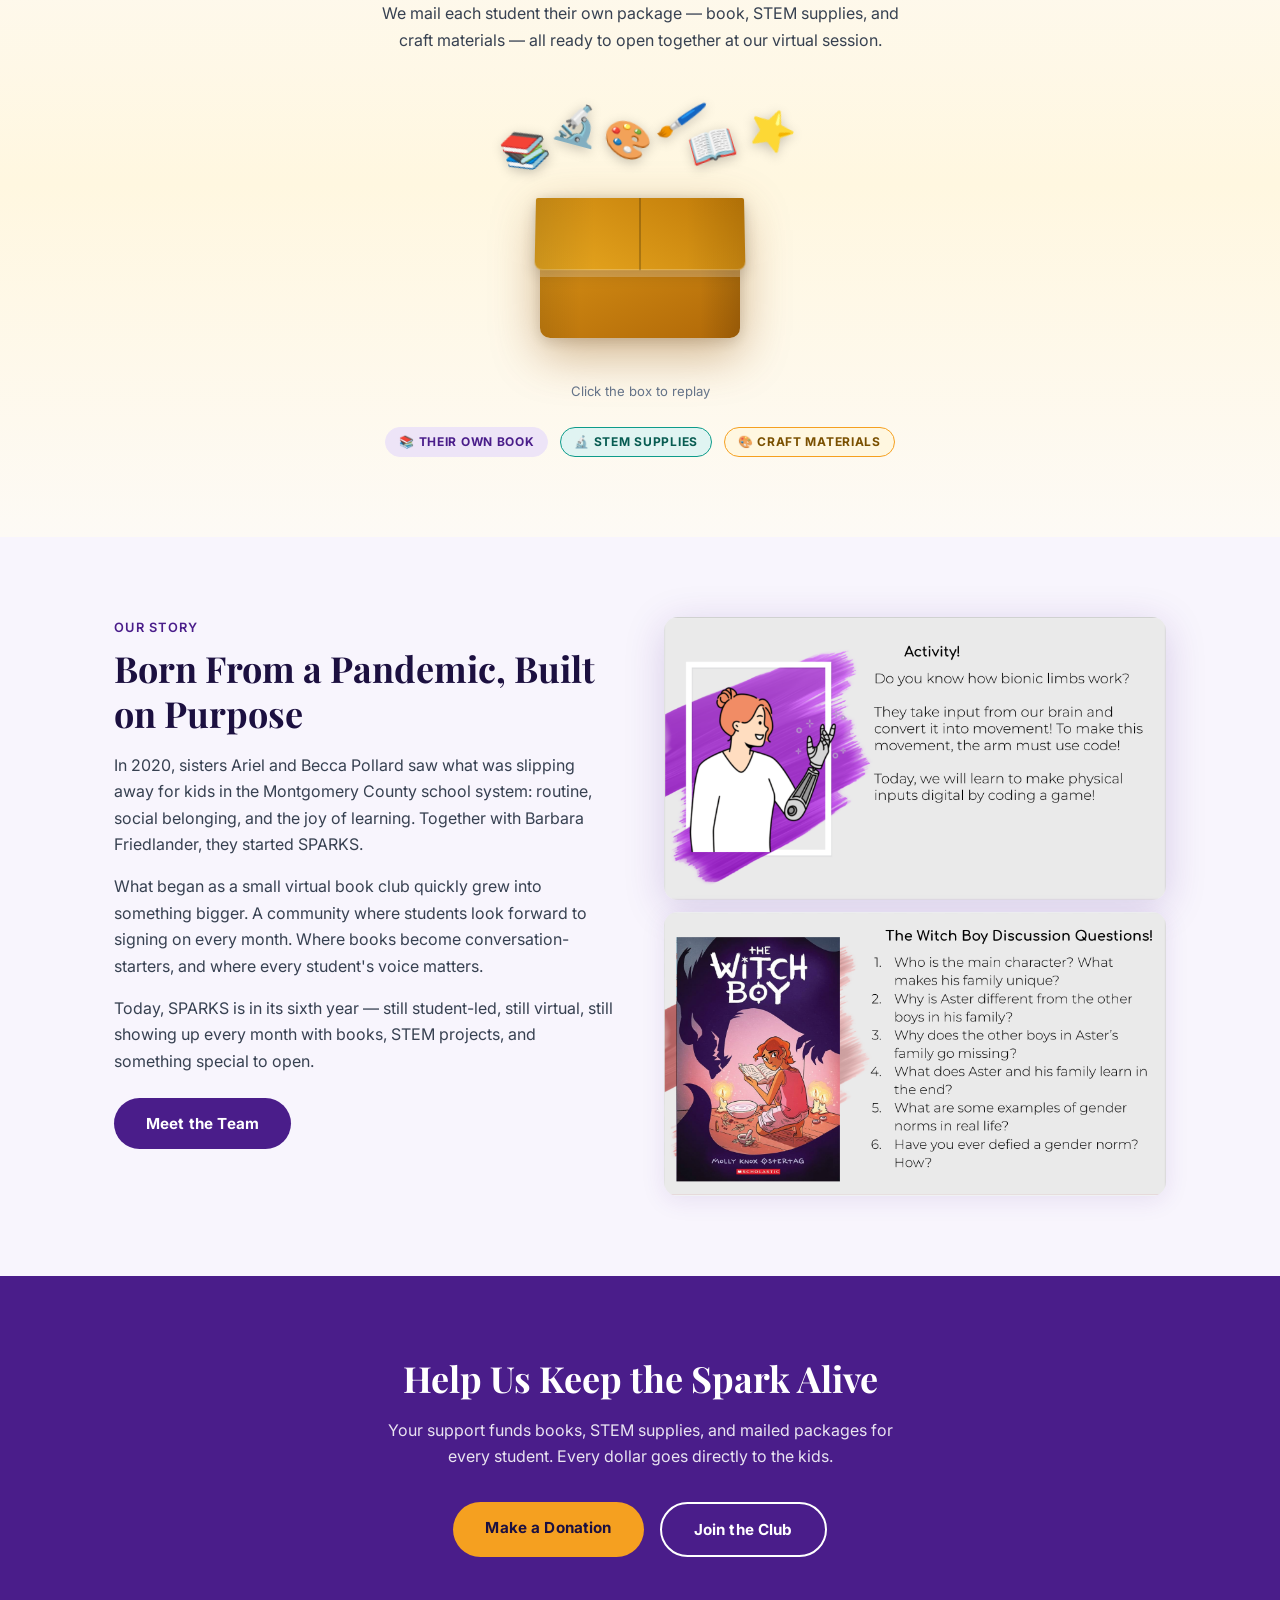
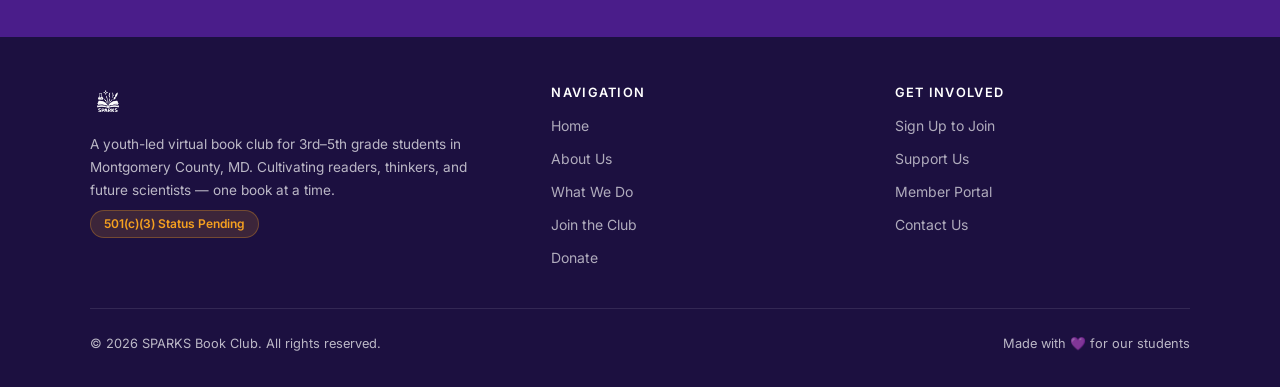
==== commit 2603d9f6: "Add member portal (Phase 1 of SPARKS_Portal_Requirements v1.0) Members area at /members/ for parents" ====
--- a/SparkLearningBookClub-main 2/index.html
+++ b/SparkLearningBookClub-main 2/index.html
@@ -28,6 +28,7 @@
       <li><a href="about.html">About</a></li>
       <li><a href="activities.html">What We Do</a></li>
       <li><a href="join.html">Join</a></li>
+      <li><a href="members/index.html">Members</a></li>
       <li><a href="donate.html" class="nav__cta"><span class="btn btn--primary" style="padding:.5rem 1.25rem;font-size:.85rem;" data-text="nav.donate">Donate</span></a></li>
     </ul>
     <button class="nav__toggle" aria-label="Open menu">
@@ -188,6 +189,7 @@
       <ul>
         <li><a href="join.html">Sign Up to Join</a></li>
         <li><a href="donate.html">Support Us</a></li>
+        <li><a href="members/index.html">Member Portal</a></li>
         <li><a href="mailto:naomi@pollard.us">Contact Us</a></li>
       </ul>
     </div>
